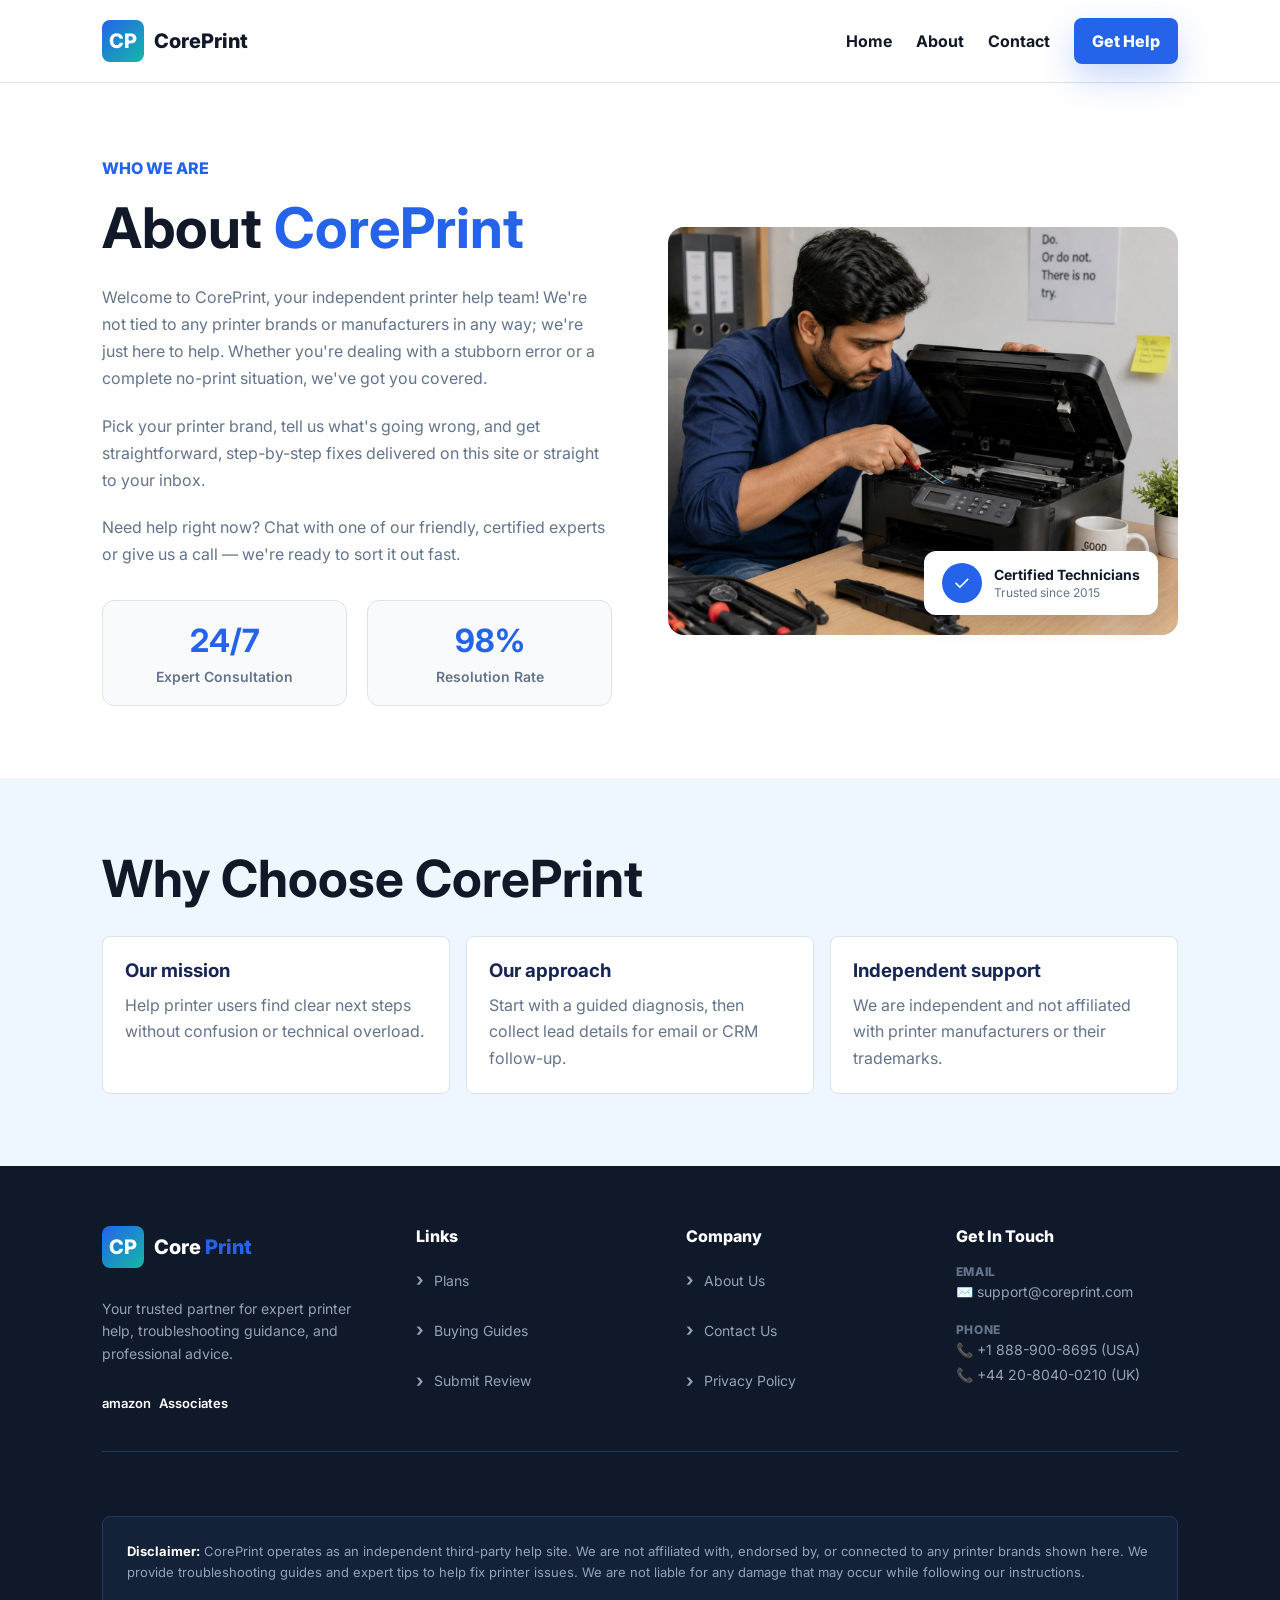
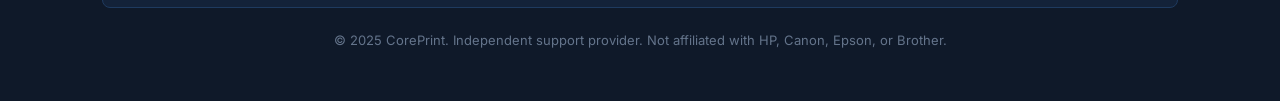
==== about.html @ 93b1e6de "Fix broken About link and remove leftover PrintersClan branding - Rename about2.html to about.html s" ====
<!DOCTYPE html>
<html lang="en">
<head>
  <meta charset="UTF-8">
  <meta name="viewport" content="width=device-width, initial-scale=1.0">
  <title>About CorePrint</title>
  <link rel="preconnect" href="https://fonts.googleapis.com">
  <link rel="preconnect" href="https://fonts.gstatic.com" crossorigin>
  <link href="https://fonts.googleapis.com/css2?family=Inter:wght@400;500;600;700;800&display=swap" rel="stylesheet">
  <link rel="stylesheet" href="style.css">
  <style>
    .about-hero {
      padding: 72px 8%;
      background: white;
      display: grid;
      grid-template-columns: 1fr 1fr;
      gap: 56px;
      align-items: center;
    }

    .about-content h1 {
      font-size: clamp(32px, 5vw, 56px);
      line-height: 1.1;
      margin: 16px 0 24px;
      color: var(--text);
    }

    .about-content .eyebrow {
      color: var(--blue);
      margin-bottom: 12px;
    }

    .about-content h1 strong {
      color: var(--blue);
    }

    .about-content p {
      color: var(--muted);
      font-size: 16px;
      line-height: 1.7;
      margin-bottom: 20px;
    }

    .about-content p:last-of-type {
      margin-bottom: 32px;
    }

    .about-stats {
      display: grid;
      grid-template-columns: 1fr 1fr;
      gap: 20px;
    }

    .stat-card {
      padding: 20px;
      background: #f8fafc;
      border: 1px solid var(--line);
      border-radius: 12px;
      text-align: center;
    }

    .stat-card strong {
      display: block;
      font-size: 32px;
      color: var(--blue);
      margin-bottom: 8px;
    }

    .stat-card span {
      display: block;
      color: var(--muted);
      font-size: 14px;
      font-weight: 600;
    }

    .about-image {
      position: relative;
    }

    .about-image img {
      width: 100%;
      border-radius: 16px;
      display: block;
    }

    .badge {
      position: absolute;
      bottom: 20px;
      right: 20px;
      background: white;
      padding: 12px 18px;
      border-radius: 12px;
      box-shadow: 0 8px 24px rgba(15, 23, 42, 0.15);
      display: flex;
      align-items: center;
      gap: 12px;
    }

    .badge-icon {
      width: 40px;
      height: 40px;
      background: var(--blue);
      border-radius: 50%;
      display: flex;
      align-items: center;
      justify-content: center;
      color: white;
      font-size: 20px;
      flex-shrink: 0;
    }

    .badge-text strong {
      display: block;
      color: var(--text);
      font-size: 14px;
      margin-bottom: 2px;
    }

    .badge-text span {
      display: block;
      color: var(--muted);
      font-size: 12px;
    }

    @media (max-width: 900px) {
      .about-hero {
        grid-template-columns: 1fr;
        gap: 32px;
      }

      .about-stats {
        grid-template-columns: 1fr;
      }
    }
  </style>
</head>
<body>
  <header class="header">
    <a class="logo" href="index.html">
      <span class="logo-mark">CP</span>
      <span>CorePrint</span>
    </a>
    <button class="menu-btn" id="menuBtn">Menu</button>
    <nav class="nav" id="navMenu">
      <a href="index.html">Home</a>
      <a href="about.html">About</a>
      <a href="Contact.html">Contact</a>
      <a href="index.html#wizard" class="nav-cta">Get Help</a>
    </nav>
  </header>

  <main>
    <section class="about-hero">
      <div class="about-content">
        <p class="eyebrow">WHO WE ARE</p>
        <h1>About <strong>CorePrint</strong></h1>

        <p>
          Welcome to CorePrint, your independent printer help team! We're not tied to any printer brands or manufacturers in any way; we're just here to help. Whether you're dealing with a stubborn error or a complete no-print situation, we've got you covered.
        </p>

        <p>
          Pick your printer brand, tell us what's going wrong, and get straightforward, step-by-step fixes delivered on this site or straight to your inbox.
        </p>

        <p>
          Need help right now? Chat with one of our friendly, certified experts or give us a call — we're ready to sort it out fast.
        </p>

        <div class="about-stats">
          <div class="stat-card">
            <strong>24/7</strong>
            <span>Expert Consultation</span>
          </div>
          <div class="stat-card">
            <strong>98%</strong>
            <span>Resolution Rate</span>
          </div>
        </div>
      </div>

      <div class="about-image">
        <img src="Images/printer-hero.jpg" alt="CorePrint Expert Technician">
        <div class="badge">
          <div class="badge-icon">✓</div>
          <div class="badge-text">
            <strong>Certified Technicians</strong>
            <span>Trusted since 2015</span>
          </div>
        </div>
      </div>
    </section>

    <section class="features">
      <div class="section-heading">
        <h2>Why Choose CorePrint</h2>
      </div>
      <div class="cards">
        <article class="card">
          <h3>Our mission</h3>
          <p>Help printer users find clear next steps without confusion or technical overload.</p>
        </article>
        <article class="card">
          <h3>Our approach</h3>
          <p>Start with a guided diagnosis, then collect lead details for email or CRM follow-up.</p>
        </article>
        <article class="card">
          <h3>Independent support</h3>
          <p>We are independent and not affiliated with printer manufacturers or their trademarks.</p>
        </article>
      </div>
    </section>
  </main>

  <footer class="footer">
    <div class="footer-inner">
      <div class="footer-brand">
        <a class="logo footer-logo" href="index.html">
          <span class="logo-mark">CP</span>
          <span>Core<span>Print</span></span>
        </a>
        <p>Your trusted partner for expert printer help, troubleshooting guidance, and professional advice.</p>
        <div class="footer-associates">
          <span>amazon</span>
          <span>Associates</span>
        </div>
      </div>

      <div class="footer-col">
        <h4>Links</h4>
        <a href="index.html#wizard">Plans</a>
        <a href="Buying-Guide.html">Buying Guides</a>
        <a href="Contact.html">Submit Review</a>
      </div>

      <div class="footer-col">
        <h4>Company</h4>
        <a href="about.html">About Us</a>
        <a href="Contact.html">Contact Us</a>
        <a href="Privacy.html">Privacy Policy</a>
      </div>

      <div class="footer-col-contact">
        <h4>Get In Touch</h4>
        <div>
          <p>EMAIL</p>
          <a href="mailto:support@coreprint.com">✉️ support@coreprint.com</a>
        </div>
        <div>
          <p>PHONE</p>
          <a href="tel:+18889008695">📞 +1 888-900-8695 (USA)</a>
          <a href="tel:+442080400210">📞 +44 20-8040-0210 (UK)</a>
        </div>
      </div>
    </div>

    <div class="footer-bottom">
      <div class="footer-disclaimer">
        <p><strong>Disclaimer:</strong> CorePrint operates as an independent third-party help site. We are not affiliated with, endorsed by, or connected to any printer brands shown here. We provide troubleshooting guides and expert tips to help fix printer issues. We are not liable for any damage that may occur while following our instructions.</p>
      </div>
      <p style="text-align: center; color: #64748b; font-size: 13px; margin-top: 24px;">© 2025 CorePrint. Independent support provider. Not affiliated with HP, Canon, Epson, or Brother.</p>
    </div>
  </footer>

  <script src="script.js"></script>
</body>
</html>
---- style.css ----
:root {
  --bg: #f8fafc;
  --text: #111827;
  --muted: #64748b;
  --line: #dbe3ef;
  --card: #ffffff;
  --navy: #07111f;
  --blue: #2563eb;
  --teal: #14b8a6;
  --gold: #f59e0b;
  --shadow: 0 22px 70px rgba(15, 23, 42, 0.14);
}

* {
  box-sizing: border-box;
}

html {
  scroll-behavior: smooth;
}

body {
  margin: 0;
  color: var(--text);
  background: var(--bg);
  font-family: Inter, Arial, sans-serif;
}

a {
  color: inherit;
  text-decoration: none;
}

.header {
  position: sticky;
  top: 0;
  z-index: 10;
  display: flex;
  align-items: center;
  justify-content: space-between;
  gap: 24px;
  padding: 18px 8%;
  background: rgba(255, 255, 255, 0.92);
  border-bottom: 1px solid var(--line);
  backdrop-filter: blur(16px);
}

.logo {
  display: inline-flex;
  align-items: center;
  gap: 10px;
  font-size: 20px;
  font-weight: 800;
}

.logo-mark {
  display: grid;
  width: 42px;
  height: 42px;
  place-items: center;
  color: white;
  background: linear-gradient(135deg, var(--blue), var(--teal));
  border-radius: 8px;
}

.nav {
  display: flex;
  align-items: center;
  gap: 24px;
  font-weight: 700;
}

.nav-cta,
.btn {
  display: inline-flex;
  align-items: center;
  justify-content: center;
  min-height: 46px;
  padding: 0 18px;
  border: 0;
  border-radius: 8px;
  font-weight: 800;
  cursor: pointer;
}

.nav-cta,
.btn.primary {
  color: white;
  background: var(--blue);
  box-shadow: 0 14px 34px rgba(37, 99, 235, 0.25);
}

.btn.secondary,
.btn.ghost {
  color: var(--text);
  background: white;
  border: 1px solid var(--line);
}

.menu-btn {
  display: none;
  min-height: 42px;
  padding: 0 14px;
  color: white;
  background: var(--navy);
  border: 0;
  border-radius: 8px;
  font-weight: 800;
}

.hero {
  display: grid;
  grid-template-columns: minmax(0, 1.1fr) minmax(320px, 0.9fr);
  gap: 56px;
  align-items: center;
  min-height: 700px;
  padding: 76px 8%;
  color: white;
  background:
    radial-gradient(circle at 80% 18%, rgba(20, 184, 166, 0.28), transparent 30%),
    linear-gradient(135deg, #07111f 0%, #111827 58%, #172554 100%);
}

.eyebrow {
  margin: 0 0 12px;
  color: var(--teal);
  font-size: 13px;
  font-weight: 800;
  text-transform: uppercase;
}

.eyebrow.disclaimer {
  color: red;
}

.hero h1,
.page-hero h1,
.section-heading h2 {
  margin: 0;
  letter-spacing: 0;
}

.hero h1 {
  max-width: 850px;
  font-size: clamp(42px, 6vw, 74px);
  line-height: 1.02;
}

.hero-text {
  max-width: 670px;
  margin: 22px 0 0;
  color: #cbd5e1;
  font-size: 18px;
  line-height: 1.7;
}

.hero-actions {
  display: flex;
  flex-wrap: wrap;
  gap: 14px;
  margin-top: 32px;
}

.hero-card {
  padding: 26px;
  background: rgba(255, 255, 255, 0.1);
  border: 1px solid rgba(255, 255, 255, 0.18);
  border-radius: 8px;
  box-shadow: var(--shadow);
}

.status-line {
  display: flex;
  align-items: center;
  gap: 10px;
  color: #dbeafe;
  font-weight: 800;
}

.pulse {
  width: 11px;
  height: 11px;
  background: var(--teal);
  border-radius: 50%;
  box-shadow: 0 0 0 7px rgba(20, 184, 166, 0.16);
}

/* .printer-box {
  position: relative;
  height: 260px;
  margin: 26px 0;
  background: #0f172a;
  border-radius: 8px;
  overflow: hidden;
}

.printer-top {
  position: absolute;
  left: 26%;
  right: 26%;
  top: 48px;
  height: 72px;
  background: #e2e8f0;
  border-radius: 8px 8px 0 0;
}

.printer-body {
  position: absolute;
  left: 15%;
  right: 15%;
  top: 112px;
  height: 104px;
  background: linear-gradient(180deg, #ffffff, #cbd5e1);
  border-radius: 8px;
}

.printer-paper {
  position: absolute;
  left: 31%;
  right: 31%;
  bottom: 24px;
  height: 78px;
  background: white;
  border-radius: 5px; */
/* } */
.printer-box {
  margin: 26px 0;
  border-radius: 12px;
  overflow: hidden;
}

.printer-box img {
  width: 100%;
  height: 260px;
  object-fit: cover;
  display: block;
  border-radius: 12px;
}
.mini-stats {
  display: grid;
  grid-template-columns: repeat(2, 1fr);
  gap: 14px;
}

.mini-stats div {
  padding: 16px;
  background: rgba(255, 255, 255, 0.1);
  border-radius: 8px;
}

.mini-stats strong {
  display: block;
  font-size: 28px;
}

.mini-stats span {
  color: #cbd5e1;
}

.trust-bar {
  display: flex;
  flex-wrap: wrap;
  justify-content: center;
  gap: 12px;
  padding: 20px 8%;
  background: white;
  border-bottom: 1px solid var(--line);
}

.trust-bar span {
  padding: 10px 14px;
  color: #334155;
  background: #eef6ff;
  border: 1px solid #dbeafe;
  border-radius: 999px;
  font-weight: 800;
}

.wizard-section,
.features,
.page-hero,
.contact-layout {
  padding: 72px 8%;
}

.section-heading {
  max-width: 760px;
  margin-bottom: 28px;
}

.section-heading h2,
.page-hero h1 {
  font-size: clamp(32px, 4vw, 52px);
  line-height: 1.12;
}

.page-hero {
  color: white;
  background: linear-gradient(135deg, #07111f, #172554);
}

.page-hero p {
  max-width: 760px;
  color: #cbd5e1;
  line-height: 1.7;
}

.wizard,
.contact-form,
.contact-card {
  background: white;
  border: 1px solid var(--line);
  border-radius: 8px;
  box-shadow: 0 18px 60px rgba(15, 23, 42, 0.08);
}

.wizard {
  max-width: 1080px;
  padding: 28px;
}

.progress {
  height: 8px;
  margin-bottom: 30px;
  background: #e2e8f0;
  border-radius: 999px;
  overflow: hidden;
}

.progress-fill {
  width: 20%;
  height: 100%;
  background: linear-gradient(90deg, var(--blue), var(--teal));
  transition: width 0.25s ease;
}

.wizard-step {
  display: none;
}

.wizard-step.active {
  display: block;
}

.wizard-step h3 {
  margin: 0 0 20px;
  font-size: 28px;
}

.step-subheading {
  margin-top: 30px !important;
}

.model-inline {
  max-width: 520px;
  margin-bottom: 10px;
}

.option-grid,
.cards {
  display: grid;
  grid-template-columns: repeat(3, minmax(0, 1fr));
  gap: 16px;
}

.option-card,
.card {
  padding: 22px;
  color: var(--text);
  background: #f8fafc;
  border: 1px solid var(--line);
  border-radius: 8px;
}

.option-card {
  min-height: 82px;
  font: inherit;
  font-weight: 800;
  cursor: pointer;
  position: relative;
  overflow: hidden;
  transition:
    transform 0.25s ease,
    box-shadow 0.25s ease,
    border-color 0.25s ease,
    background-color 0.25s ease,
    color 0.25s ease;
}

.option-card::before {
  content: "";
  position: absolute;
  inset: 0 0 auto;
  height: 4px;
  background: linear-gradient(90deg, var(--blue), var(--teal));
  opacity: 0;
  transition: opacity 0.25s ease;
}

.option-card:hover {
  transform: translateY(-6px);
  border-color: rgba(37, 99, 235, 0.38);
  background: #ffffff;
  box-shadow: 0 20px 48px rgba(15, 23, 42, 0.14);
}

.option-card:hover::before {
  opacity: 1;
}

.option-grid.compact {
  grid-template-columns: repeat(2, minmax(0, 1fr));
}

.option-grid.compact .option-card {
  min-height: 56px;
}

.option-card.selected {
  color: white;
  background: var(--navy);
  border-color: var(--navy);
  box-shadow: 0 22px 54px rgba(7, 17, 31, 0.24);
}

.option-card.selected:hover {
  background: var(--navy);
  border-color: var(--navy);
  box-shadow: 0 24px 60px rgba(7, 17, 31, 0.3);
}

.diagnosis-grid {
  display: grid;
  grid-template-columns: minmax(0, 0.95fr) minmax(320px, 1.05fr);
  gap: 28px;
  align-items: start;
}

.question-panel {
  padding: 24px;
  background: #ffffff;
  border: 1px solid var(--line);
  border-radius: 8px;
  box-shadow: 0 14px 42px rgba(15, 23, 42, 0.08);
}

.question-panel h3 {
  padding-bottom: 18px;
  border-bottom: 1px solid var(--line);
  text-align: center;
}

.question-block {
  margin-top: 22px;
}

.question-block p {
  margin: 0 0 12px;
  font-size: 18px;
  font-weight: 800;
}

.choice-row {
  display: flex;
  gap: 10px;
}

.choice-btn {
  min-height: 42px;
  padding: 0 18px;
  color: var(--text);
  background: white;
  border: 1px solid var(--line);
  border-radius: 999px;
  font: inherit;
  font-weight: 800;
  box-shadow: 0 10px 24px rgba(15, 23, 42, 0.08);
  cursor: pointer;
}

.choice-btn.selected {
  color: white;
  background: #404852;
  border-color: #404852;
}

.check-line {
  display: flex;
  grid-template-columns: auto 1fr;
  align-items: center;
  gap: 10px;
  margin-top: 22px;
  color: var(--text);
  font-weight: 800;
}

.check-line input {
  width: auto;
  min-width: 16px;
}

.wizard-actions {
  display: flex;
  justify-content: flex-end;
  gap: 12px;
  margin-top: 24px;
}

.wizard-error {
  min-height: 22px;
  margin: 14px 0 0;
  color: #dc2626;
  font-weight: 800;
}

.btn:disabled {
  opacity: 0.45;
  cursor: not-allowed;
}

.form {
  display: grid;
  grid-template-columns: repeat(2, minmax(0, 1fr));
  gap: 18px;
}

label {
  display: grid;
  gap: 8px;
  color: #334155;
  font-weight: 800;
}

.full {
  grid-column: 1 / -1;
}

input,
textarea {
  width: 100%;
  padding: 13px;
  color: var(--text);
  background: white;
  border: 1px solid #cbd5e1;
  border-radius: 8px;
  font: inherit;
}

textarea {
  resize: vertical;
}

input:focus,
textarea:focus {
  outline: 3px solid rgba(37, 99, 235, 0.18);
  border-color: var(--blue);
}

.review-box,
.solution-box {
  padding: 24px;
  background: #f8fafc;
  border: 1px solid var(--line);
  border-radius: 8px;
}

.review-note {
  max-width: 760px;
  margin: -8px 0 22px;
  color: var(--muted);
  line-height: 1.65;
}

.review-grid {
  display: grid;
  grid-template-columns: repeat(2, minmax(0, 1fr));
  gap: 14px;
}

.review-item {
  padding: 16px;
  background: white;
  border: 1px solid var(--line);
  border-radius: 8px;
}

.review-item span {
  display: block;
  margin-bottom: 7px;
  color: var(--muted);
  font-size: 13px;
  font-weight: 800;
  text-transform: uppercase;
}

.review-item strong {
  display: block;
  color: var(--text);
  line-height: 1.5;
  overflow-wrap: anywhere;
}

.solution-box ol {
  color: #334155;
  line-height: 1.8;
}

.features {
  background: #eef6ff;
}

.reviews-section {
  padding: 76px 8%;
  color: white;
  background: #0b111d;
}

.reviews-inner {
  max-width: 1100px;
  margin: 0 auto;
}

.reviews-section h2 {
  margin: 0 0 56px;
  font-size: clamp(34px, 4vw, 48px);
  letter-spacing: 0;
}

.reviews-grid {
  display: grid;
  grid-template-columns: repeat(3, minmax(0, 1fr));
  gap: 20px;
}

.review-card,
.review-form {
  background: #141c2d;
  border: 1px solid #25314a;
  border-radius: 18px;
}

.review-card {
  padding: 30px;
}

.stars {
  color: #f59e0b;
  font-size: 18px;
  letter-spacing: 1px;
}

.review-card p {
  color: #9db4d8;
  font-style: italic;
  line-height: 1.65;
}

.review-card strong {
  color: white;
}

.review-form {
  max-width: 580px;
  margin-top: 48px;
  padding: 34px 36px;
}

.review-form h3 {
  margin: 0 0 22px;
  font-size: 20px;
}

.review-form input,
.review-form textarea {
  margin-bottom: 14px;
  color: white;
  background: #0b111d;
  border-color: #25314a;
}

.review-form .btn {
  width: 100%;
  background: linear-gradient(135deg, #2f6df6, #5b4df5);
}

.review-status {
  min-height: 24px;
  margin: 14px 0 0;
  color: var(--teal);
  font-weight: 800;
}

.card {
  background: white;
  position: relative;
  overflow: hidden;
  transition:
    transform 0.25s ease,
    box-shadow 0.25s ease,
    border-color 0.25s ease;
}

.card::before {
  content: "";
  position: absolute;
  inset: 0 0 auto;
  height: 4px;
  background: linear-gradient(90deg, var(--blue), var(--teal));
  opacity: 0;
  transition: opacity 0.25s ease;
}

.card:hover {
  transform: translateY(-8px);
  border-color: rgba(37, 99, 235, 0.35);
  box-shadow: 0 24px 60px rgba(15, 23, 42, 0.16);
}

.card:hover::before {
  opacity: 1;
}

.card h3 {
  margin: 0 0 10px;
  color: #172554;
}

.card p {
  margin: 0;
  color: var(--muted);
  line-height: 1.65;
}

.contact-layout {
  display: grid;
  grid-template-columns: minmax(0, 1.2fr) minmax(280px, 0.8fr);
  gap: 28px;
}

.contact-form,
.contact-card {
  padding: 26px;
}

.contact-card h2 {
  margin-top: 0;
}

.contact-card p,
.contact-card li {
  color: var(--muted);
  line-height: 1.7;
}

.form-message {
  margin: 0;
  color: #047857;
  font-weight: 800;
}

.footer {
  padding: 60px 8% 40px;
  color: #90a8cf;
  background: #0f1929;
}

.footer-inner {
  display: grid;
  grid-template-columns: 1.2fr 1fr 1fr 1fr;
  gap: 48px;
  max-width: 1300px;
  margin: 0 auto;
  padding-bottom: 40px;
  border-bottom: 1px solid #1e3a5f;
}

.footer-brand {
  display: flex;
  flex-direction: column;
  gap: 16px;
}

.footer-logo {
  color: white;
  font-size: 20px;
  font-weight: 800;
  display: flex;
  align-items: center;
  gap: 10px;
}

.footer-logo span:last-child {
  display: flex;
  align-items: center;
  gap: 4px;
}

.footer-logo span:last-child span:first-child {
  color: white;
}

.footer-logo span:last-child span:last-child {
  color: #2563eb;
}

.footer-brand p {
  max-width: 280px;
  line-height: 1.6;
  font-size: 14px;
  color: #94a3b8;
}

.footer-associates {
  display: flex;
  align-items: center;
  gap: 8px;
  font-size: 13px;
}

.footer-associates span {
  color: white;
  font-weight: 600;
}

.footer-col {
  display: flex;
  flex-direction: column;
  gap: 18px;
}

.footer-col h4 {
  margin: 0;
  color: white;
  font-size: 16px;
  font-weight: 800;
  letter-spacing: 0;
  text-transform: none;
}

.footer-col a,
.footer-col-contact a {
  color: #94a3b8;
  font-size: 14px;
  line-height: 1.8;
  display: flex;
  align-items: center;
  gap: 10px;
  text-decoration: none;
  transition: color 0.25s ease;
}

.footer-col a:hover,
.footer-col-contact a:hover {
  color: white;
}

.footer-col a::before {
  content: '›';
  font-size: 18px;
  font-weight: bold;
}

.footer-col-contact {
  display: flex;
  flex-direction: column;
  gap: 18px;
}

.footer-col-contact h4 {
  margin: 0;
  color: white;
  font-size: 16px;
  font-weight: 800;
}

.footer-col-contact p {
  margin: 0;
  color: #64748b;
  font-size: 12px;
  font-weight: 800;
  text-transform: uppercase;
  letter-spacing: 0.05em;
}

.footer-col-contact a {
  color: #94a3b8;
  font-size: 14px;
  line-height: 1.8;
}

.footer-btn {
  width: fit-content;
  background: linear-gradient(135deg, #2f6df6, #5b4df5);
}

.footer-bottom {
  max-width: 1300px;
  margin: 0 auto;
  padding-top: 40px;
}

.footer-disclaimer {
  background: rgba(30, 58, 95, 0.3);
  border: 1px solid #1e3a5f;
  border-radius: 8px;
  padding: 24px;
  margin-top: 24px;
}

.footer-disclaimer p {
  margin: 0;
  color: #94a3b8;
  font-size: 13px;
  line-height: 1.6;
}

.footer-disclaimer strong {
  color: white;
}

@media (max-width: 900px) {
  .header {
    align-items: flex-start;
    flex-direction: column;
  }

  .menu-btn {
    display: inline-flex;
    align-items: center;
  }

  .nav {
    display: none;
    width: 100%;
    flex-direction: column;
    align-items: flex-start;
    gap: 12px;
  }

  .nav.open {
    display: flex;
  }

  .hero,
  .contact-layout,
  .diagnosis-grid {
    grid-template-columns: 1fr;
  }

  .option-grid,
  .cards,
  .reviews-grid,
  .footer-inner,
  .form,
  .review-grid {
    grid-template-columns: 1fr;
  }
}

@media (max-width: 560px) {
  .hero h1 {
    font-size: 38px;
  }

  .btn,
  .hero-actions {
    width: 100%;
  }
}

/* ═══════════════════════════════════════════
   STEP 6 — 3-STAGE PREMIUM FLOW
═══════════════════════════════════════════ */

/* ── 6a: Resolution Center ── */
.rc-wrapper {
  max-width: 780px;
  margin: 0 auto;
  padding: 8px 0 16px;
}
.rc-title-block {
  text-align: center;
  margin-bottom: 24px;
}
.rc-title {
  margin: 0 0 8px;
  font-size: clamp(22px, 4vw, 30px);
  font-weight: 900;
  letter-spacing: 0.06em;
  color: #4f46e5;
}
.rc-sub {
  margin: 0;
  color: var(--muted);
  font-size: 15px;
}
.rc-card {
  background: #fff5f5;
  border: 1px solid #fecaca;
  border-radius: 14px;
  padding: 28px 24px 20px;
  margin-bottom: 28px;
}
.rc-callaway {
  display: flex;
  align-items: center;
  justify-content: center;
  gap: 12px;
  font-size: 17px;
  font-weight: 900;
  letter-spacing: 0.07em;
  color: #b91c1c;
  margin: 0 0 22px;
}
.rc-phone-badge {
  position: relative;
  width: 48px;
  height: 48px;
  background: #dc2626;
  border-radius: 50%;
  display: flex;
  align-items: center;
  justify-content: center;
  font-size: 20px;
  flex-shrink: 0;
  box-shadow: 0 0 0 6px rgba(220,38,38,0.15);
}
.rc-one {
  position: absolute;
  bottom: -4px;
  right: -4px;
  width: 20px;
  height: 20px;
  background: white;
  border: 2px solid #dc2626;
  border-radius: 50%;
  font-size: 11px;
  font-weight: 900;
  color: #dc2626;
  display: flex;
  align-items: center;
  justify-content: center;
  line-height: 1;
}
.rc-phones {
  display: grid;
  grid-template-columns: 1fr 1fr;
  gap: 14px;
  margin-bottom: 16px;
}
.rc-phone-card {
  display: flex;
  align-items: center;
  gap: 14px;
  background: white;
  border: 1px solid var(--line);
  border-radius: 10px;
  padding: 14px 18px;
  box-shadow: 0 2px 10px rgba(15,23,42,0.06);
}
.rc-flag { font-size: 30px; line-height: 1; }
.rc-country {
  display: block;
  font-size: 11px;
  font-weight: 800;
  text-transform: uppercase;
  letter-spacing: 0.05em;
  color: var(--muted);
  margin-bottom: 3px;
}
.rc-number {
  display: block;
  font-size: 18px;
  font-weight: 900;
  color: var(--text);
}
.rc-chat-note {
  margin: 0;
  font-size: 13px;
  color: var(--muted);
  line-height: 1.5;
}
.rc-continue-wrap {
  display: flex;
  justify-content: center;
}
.rc-continue-btn {
  background: linear-gradient(135deg, #6d28d9, #4f46e5) !important;
  color: white !important;
  border: none !important;
  padding: 16px 36px !important;
  border-radius: 50px !important;
  font-size: 15px !important;
  font-weight: 900 !important;
  letter-spacing: 0.04em !important;
  box-shadow: 0 8px 28px rgba(79,70,229,0.4) !important;
  cursor: pointer;
  transition: transform 0.2s, box-shadow 0.2s;
}
.rc-continue-btn:hover {
  transform: translateY(-2px);
  box-shadow: 0 12px 36px rgba(79,70,229,0.5) !important;
}

/* ── 6b: Self-Troubleshooting Steps ── */
.st-wrapper {
  padding: 4px 0 16px;
}
.st-header {
  display: flex;
  align-items: center;
  justify-content: space-between;
  gap: 16px;
  padding: 18px 22px;
  background: white;
  border: 1px solid var(--line);
  border-radius: 12px;
  margin-bottom: 14px;
  box-shadow: 0 4px 16px rgba(15,23,42,0.06);
}
.st-header-left {
  display: flex;
  align-items: center;
  gap: 14px;
}
.st-icon {
  width: 46px;
  height: 46px;
  background: #eef2ff;
  border-radius: 10px;
  display: grid;
  place-items: center;
  font-size: 22px;
  flex-shrink: 0;
}
.st-header-title {
  margin: 0 0 3px;
  font-size: 15px;
  font-weight: 900;
  letter-spacing: 0.04em;
  color: var(--text);
}
.st-header-sub {
  margin: 0;
  color: var(--muted);
  font-size: 13px;
  line-height: 1.5;
}
.st-badge {
  white-space: nowrap;
  padding: 8px 14px;
  background: #f8fafc;
  border: 1px solid var(--line);
  border-radius: 999px;
  font-size: 13px;
  font-weight: 700;
  color: #334155;
  flex-shrink: 0;
}
.st-issue-bar {
  display: flex;
  align-items: center;
  gap: 14px;
  padding: 16px 22px;
  background: white;
  border: 1px solid var(--line);
  border-radius: 12px;
  margin-bottom: 14px;
  box-shadow: 0 4px 16px rgba(15,23,42,0.06);
}
.st-issue-icon {
  font-size: 24px;
  flex-shrink: 0;
}
.st-issue-title {
  display: block;
  font-size: 17px;
  font-weight: 800;
  color: var(--text);
  margin-bottom: 2px;
}
.st-issue-sub {
  margin: 0;
  color: var(--muted);
  font-size: 13px;
}
.st-columns {
  display: grid;
  grid-template-columns: 1fr 1fr;
  gap: 14px;
  margin-bottom: 28px;
}
.st-col {
  background: white;
  border: 1px solid var(--line);
  border-radius: 12px;
  padding: 18px 20px;
  box-shadow: 0 4px 14px rgba(15,23,42,0.05);
}
.st-col-header {
  display: flex;
  align-items: center;
  gap: 8px;
  font-size: 14px;
  font-weight: 800;
  color: var(--text);
  margin-bottom: 14px;
  padding-bottom: 12px;
  border-bottom: 1px solid var(--line);
}
.st-checklist {
  list-style: none;
  padding: 0;
  margin: 0;
  display: flex;
  flex-direction: column;
  gap: 10px;
}
.st-checklist li {
  display: flex;
  align-items: flex-start;
  gap: 10px;
  color: #334155;
  font-size: 14px;
  line-height: 1.6;
}
.st-chk {
  color: #4f46e5;
  font-size: 13px;
  margin-top: 2px;
  flex-shrink: 0;
  font-weight: 900;
}
.st-finish-wrap {
  display: flex;
  justify-content: center;
}

/* ── 6c: Thank You ── */
.ty-wrapper {
  padding: 4px 0 16px;
}
.ty-header-card {
  display: flex;
  align-items: center;
  gap: 20px;
  padding: 24px 28px;
  background: white;
  border: 1px solid var(--line);
  border-radius: 14px;
  margin-bottom: 20px;
  box-shadow: 0 4px 20px rgba(15,23,42,0.07);
}
.ty-check {
  width: 58px;
  height: 58px;
  background: linear-gradient(135deg, #16a34a, #22c55e);
  border-radius: 14px;
  display: grid;
  place-items: center;
  color: white;
  font-size: 26px;
  font-weight: 900;
  flex-shrink: 0;
}
.ty-headline {
  margin: 0 0 6px;
  font-size: clamp(18px, 3vw, 24px);
  font-weight: 900;
  letter-spacing: 0.04em;
  color: var(--text);
}
.ty-name {
  margin: 0;
  font-size: 17px;
  font-weight: 700;
  color: var(--muted);
}
.ty-cards-row {
  display: grid;
  grid-template-columns: 1fr 1fr;
  gap: 16px;
  margin-bottom: 16px;
}
.ty-card {
  border-radius: 14px;
  padding: 26px;
}
.ty-card-dark {
  background: #07111f;
  color: white;
}
.ty-card-light {
  background: white;
  border: 1px solid var(--line);
  color: var(--text);
  box-shadow: 0 4px 18px rgba(15,23,42,0.07);
  display: flex;
  flex-direction: column;
}
.ty-card-icon-wrap {
  width: 46px;
  height: 46px;
  background: rgba(255,255,255,0.1);
  border-radius: 10px;
  display: grid;
  place-items: center;
  font-size: 20px;
  margin-bottom: 14px;
}
.ty-heart { background: #fef2f2 !important; }
.ty-card h3 {
  margin: 0 0 8px;
  font-size: 17px;
  font-weight: 800;
}
.ty-card p {
  margin: 0;
  font-size: 14px;
  line-height: 1.65;
  color: #94a3b8;
}
.ty-card-light p { color: var(--muted); }
.ty-list {
  list-style: none;
  padding: 0;
  margin: 14px 0 0;
  display: flex;
  flex-direction: column;
  gap: 9px;
}
.ty-list li {
  font-size: 14px;
  color: #cbd5e1;
  line-height: 1.5;
}
.ty-footer-note {
  text-align: center;
  color: var(--muted);
  font-size: 14px;
  margin: 4px 0 14px;
}

@media (max-width: 900px) {
  .rc-phones,
  .st-columns,
  .ty-cards-row { grid-template-columns: 1fr; }
  .st-header { flex-direction: column; align-items: flex-start; }
}


/* WHY CHOOSE US NEW DESIGN */

.why-boxes{
  display:grid;
  grid-template-columns:repeat(3,1fr);
  gap:20px;
}

.why-box{
  display:flex;
  align-items:flex-start;
  gap:18px;

  padding:28px;

  border-radius:18px;

  transition:.3s ease;
}

.why-box:hover{
  transform:translateY(-5px);
}

.why-icon{
  width:42px;
  height:42px;

  display:flex;
  align-items:center;
  justify-content:center;

  border-radius:50%;

  font-size:22px;
  font-weight:700;
}

.why-box h3{
  margin:0 0 8px;
  font-size:28px;
}

.why-box p{
  margin:0;
  color:#475569;
  line-height:1.6;
}

/* BLUE */

.why-blue{
  background:#eef4ff;
  border:2px solid #bfd6ff;
}

.why-blue .why-icon{
  background:#2563eb;
  color:white;
}

/* GREEN */

.why-green{
  background:#ecfdf3;
  border:2px solid #b8f5cb;
}

.why-green .why-icon{
  background:#059669;
  color:white;
}

/* YELLOW */

.why-yellow{
  background:#fff9df;
  border:2px solid #facc15;
}

.why-yellow .why-icon{
  background:#d97706;
  color:white;
}

/* WHY CHOOSE US NEW DESIGN */

.why-boxes{
  display:grid;
  grid-template-columns:repeat(3,1fr);
  gap:20px;
}

.why-box{
  display:flex;
  align-items:flex-start;
  gap:18px;

  padding:28px;

  border-radius:18px;

  transition:.3s ease;
}

.why-box:hover{
  transform:translateY(-5px);
}

.why-icon{
  width:42px;
  height:42px;

  display:flex;
  align-items:center;
  justify-content:center;

  border-radius:50%;

  font-size:22px;
  font-weight:700;
}

.why-box h3{
  margin:0 0 8px;
  font-size:28px;
}

.why-box p{
  margin:0;
  color:#475569;
  line-height:1.6;
}

@media (max-width: 900px) {
  .hero,
  .page-hero,
  .contact-layout,
  .diagnosis-grid,
  .option-grid,
  .cards,
  .reviews-grid,
  .footer-inner,
  .form,
  .review-grid,
  .why-boxes,
  .pricing-cards,
  .pricing-features {
    grid-template-columns: 1fr;
  }

  .hero,
  .page-hero,
  .wizard-section,
  .features,
  .contact-layout,
  .about-hero,
  .contact-hero,
  .pricing-section,
  .pricing-hero {
    padding: 54px 6%;
  }

  .page-hero,
  .pricing-hero {
    padding-top: 56px;
    padding-bottom: 56px;
  }

  .section-heading {
    margin-bottom: 22px;
  }

  .section-heading h2,
  .page-hero h1,
  .pricing-hero h1,
  .about-content h1,
  .contact-intro h1 {
    font-size: clamp(30px, 6vw, 48px);
  }

  .footer-inner {
    gap: 24px;
    padding-bottom: 32px;
  }

  .footer-col,
  .footer-col-contact,
  .footer-brand,
  .footer-associates {
    width: 100%;
  }

  .footer-bottom {
    padding-top: 28px;
  }

  .hero-actions,
  .form,
  .model-inline,
  .review-grid,
  .progress,
  .option-grid,
  .cards,
  .why-boxes,
  .pricing-features {
    gap: 18px;
  }
}

@media (max-width: 560px) {
  .header {
    padding: 16px 5%;
  }

  .hero,
  .page-hero,
  .pricing-section,
  .contact-layout,
  .about-hero,
  .contact-hero,
  .pricing-hero {
    padding: 48px 5%;
  }

  .hero h1,
  .page-hero h1,
  .pricing-hero h1,
  .section-heading h2 {
    font-size: clamp(26px, 10vw, 38px);
  }

  .hero-text,
  .page-hero p,
  .footer-brand p,
  .why-box p,
  .review-note,
  .pricing-card-title p,
  .pricing-feature-label,
  .pricing-channel,
  .footer-col-contact p,
  .footer-col a,
  .footer-col-contact a {
    font-size: 14px;
  }

  .btn,
  .hero-actions,
  .footer-btn,
  .pricing-btn {
    width: 100%;
  }

  .nav {
    width: 100%;
  }

  .footer-inner {
    display: grid;
    gap: 20px;
  }

  .footer-col,
  .footer-col-contact,
  .footer-brand {
    align-items: flex-start;
  }

  .footer-disclaimer {
    padding: 18px;
  }

  .footer-bottom p {
    font-size: 13px;
  }
}

/* BLUE */

.why-blue{
  background:#eef4ff;
  border:2px solid #bfd6ff;
}

.why-blue .why-icon{
  background:#2563eb;
  color:white;
}

/* GREEN */

.why-green{
  background:#ecfdf3;
  border:2px solid #b8f5cb;
}

.why-green .why-icon{
  background:#059669;
  color:white;
}

/* YELLOW */

.why-yellow{
  background:#fff9df;
  border:2px solid #facc15;
}

.why-yellow .why-icon{
  background:#d97706;
  color:white;
}
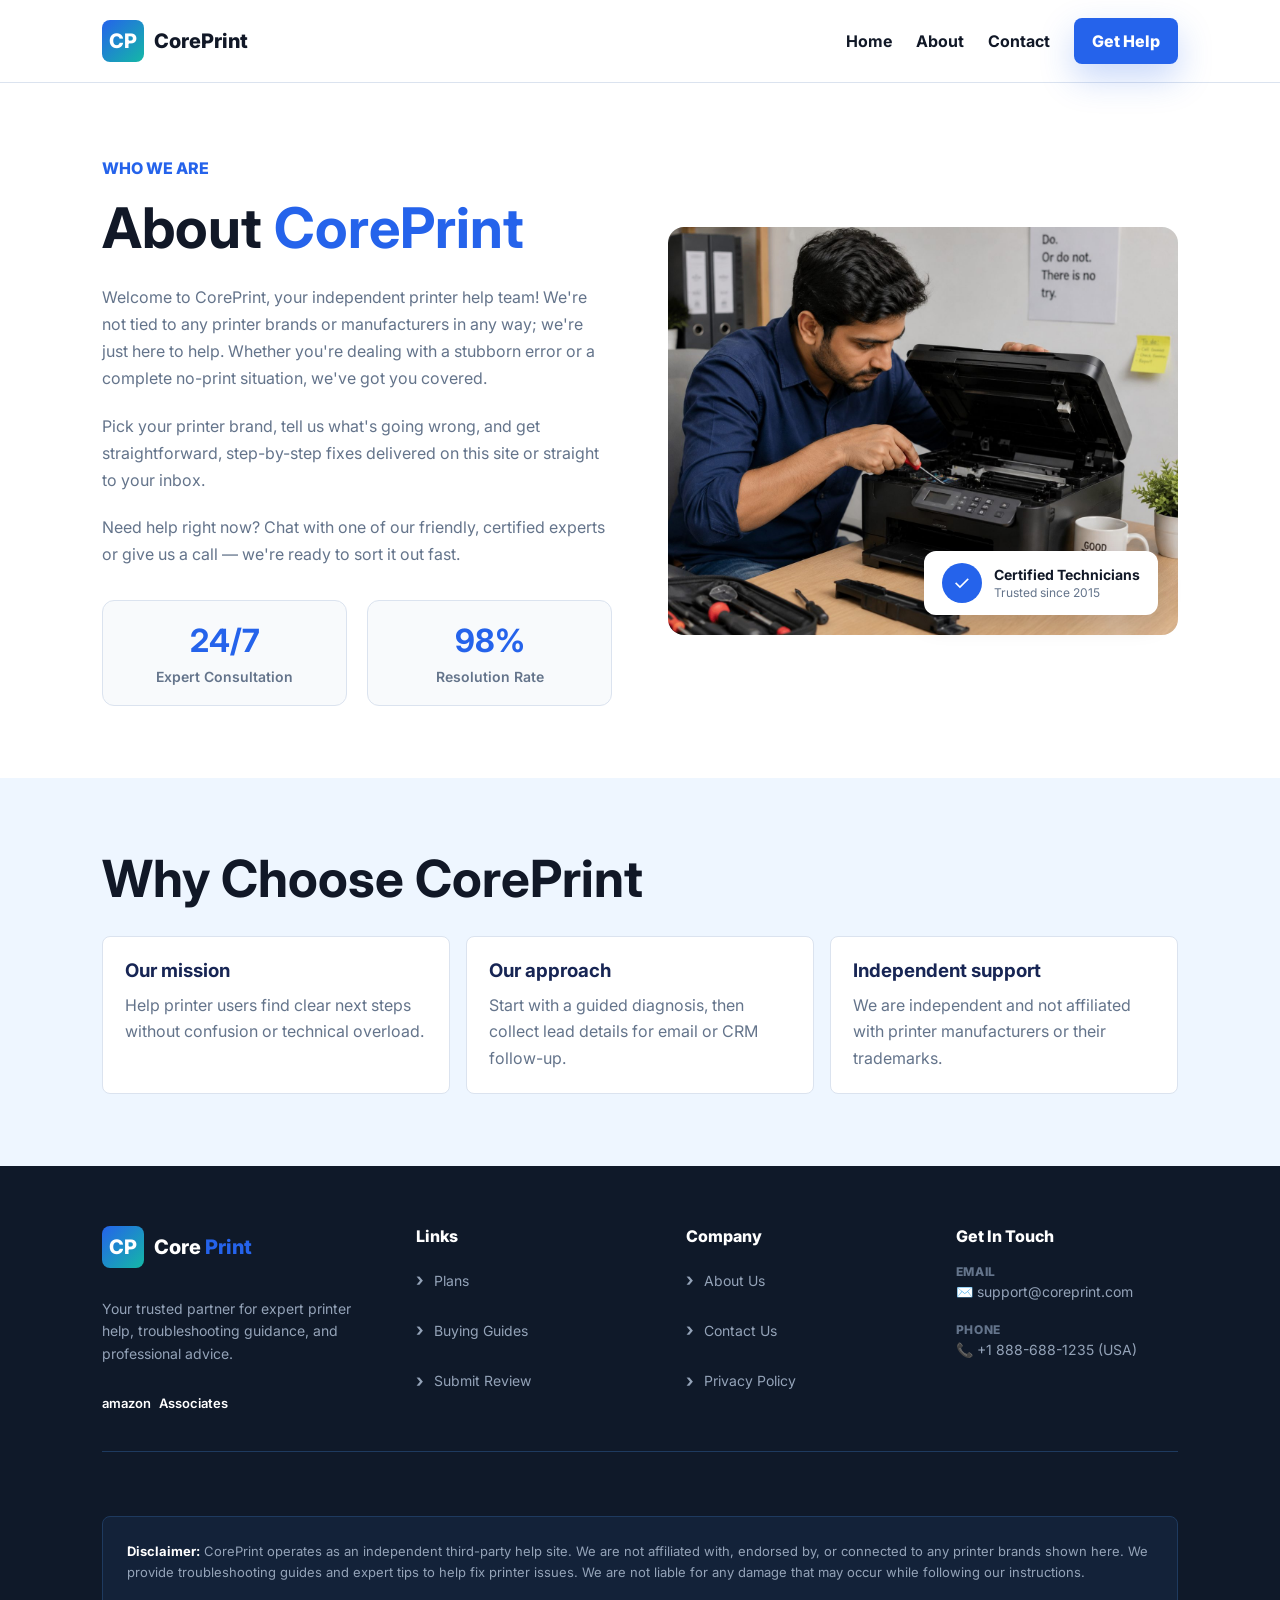
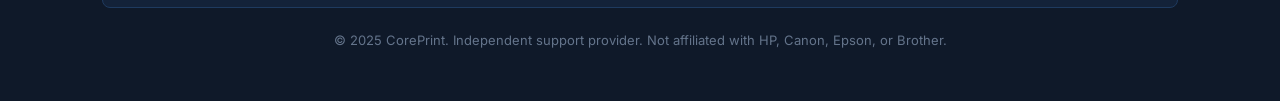
==== commit fb8cd8ec: "Add Zoho SalesIQ chat widget and consolidate to a single US phone number - Install the SalesIQ widge" ====
--- a/about.html
+++ b/about.html
@@ -248,8 +248,7 @@
         </div>
         <div>
           <p>PHONE</p>
-          <a href="tel:+18889008695">📞 +1 888-900-8695 (USA)</a>
-          <a href="tel:+442080400210">📞 +44 20-8040-0210 (UK)</a>
+          <a href="tel:+18886881235">📞 +1 888-688-1235 (USA)</a>
         </div>
       </div>
     </div>
@@ -263,5 +262,8 @@
   </footer>
 
   <script src="script.js"></script>
+
+  <script>window.$zoho=window.$zoho || {};$zoho.salesiq=$zoho.salesiq||{ready:function(){}}</script>
+  <script id="zsiqscript" src="https://salesiq.zohopublic.com/widget?wc=siq46f4403f35703d25af7b1f089d96ca3a6d771892d2310e0ce3ea562d807fc7d3" defer></script>
 </body>
 </html>
